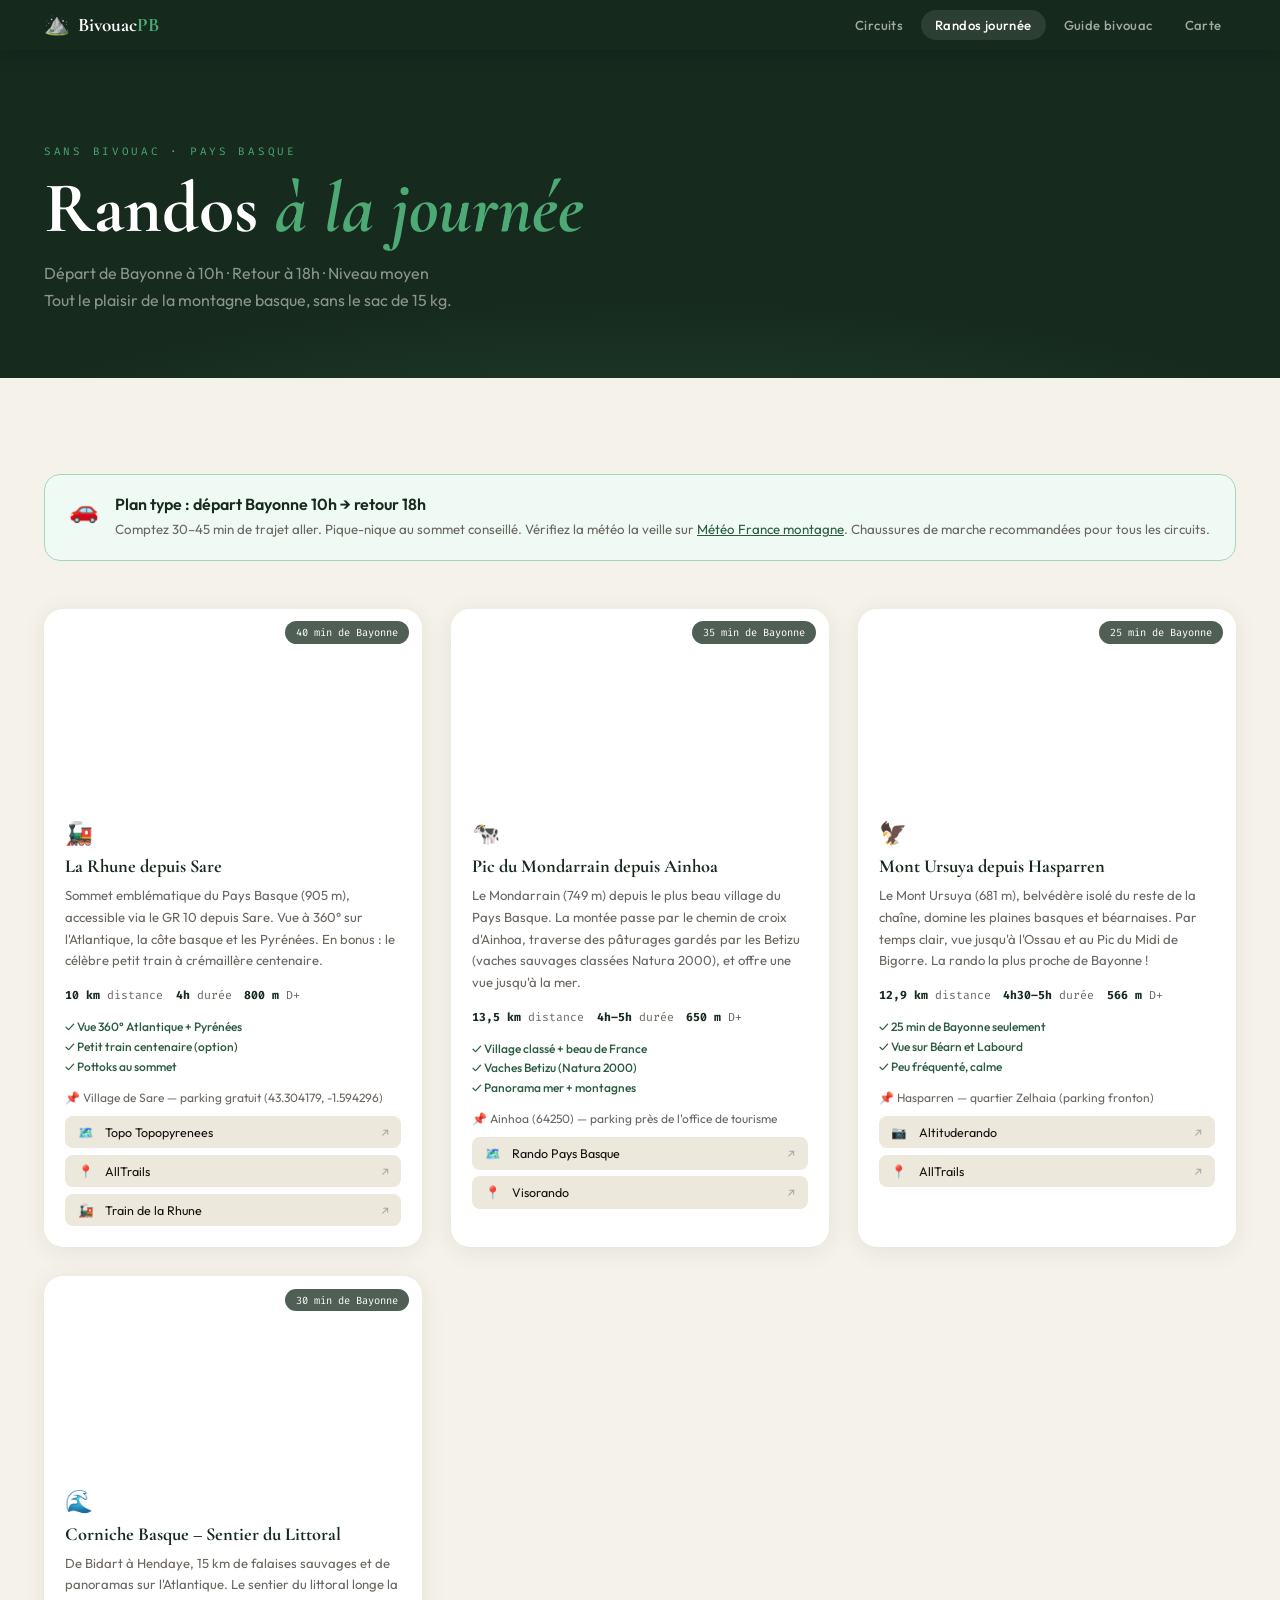
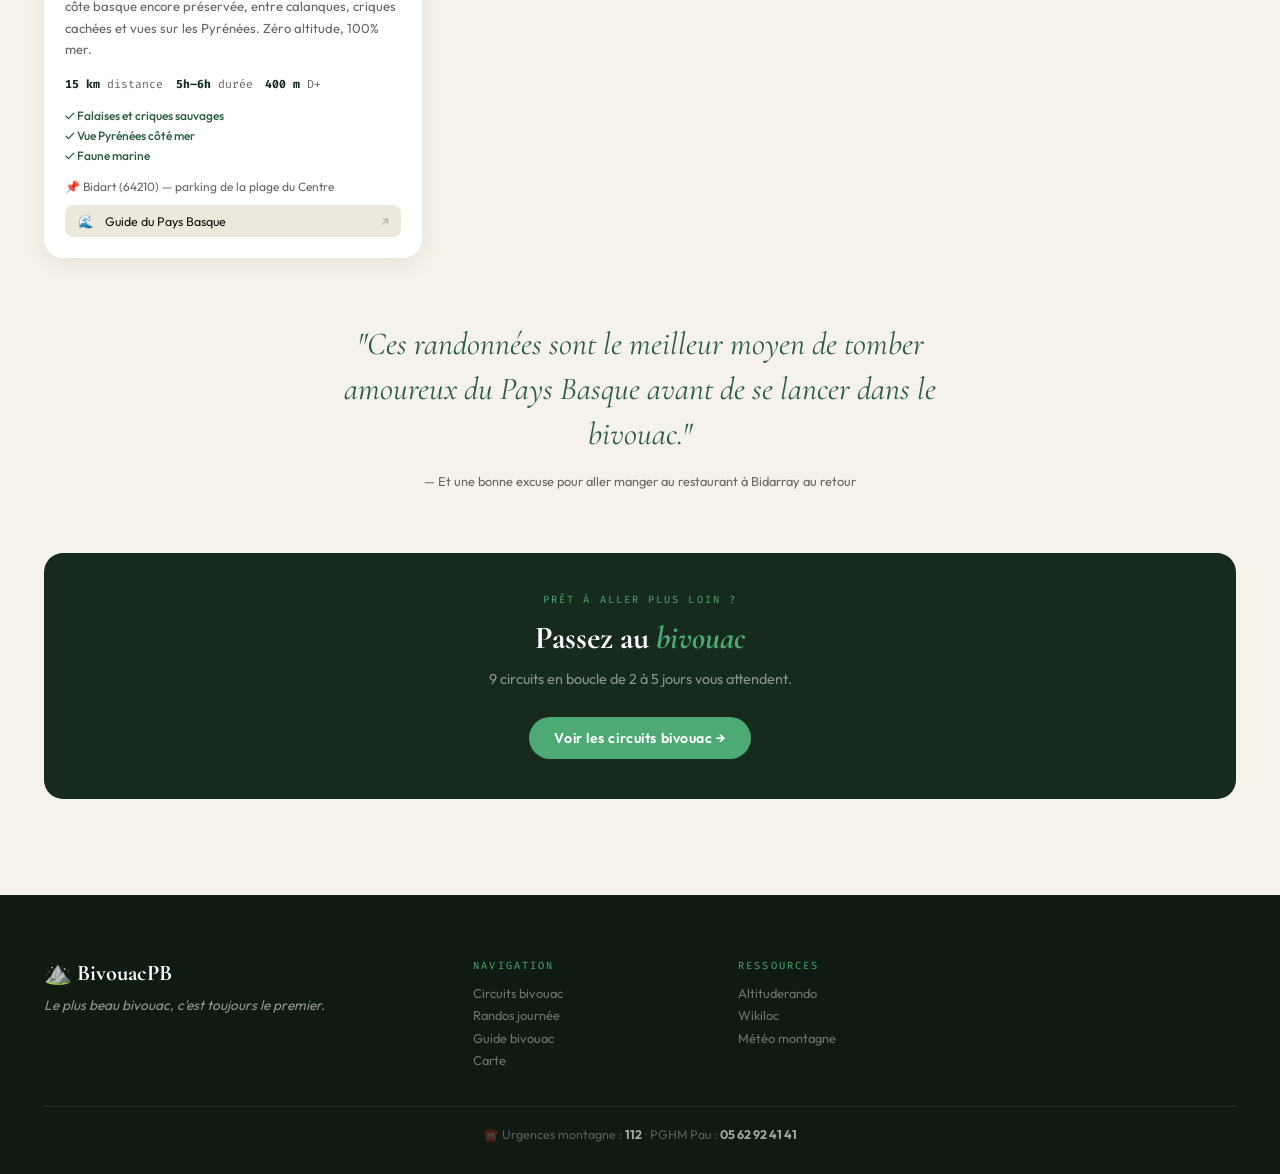
==== journee.html @ 0ebce35b "V2 - ajout randos" ====
<!DOCTYPE html>
<html lang="fr">
<head>
<meta charset="UTF-8">
<meta name="viewport" content="width=device-width, initial-scale=1.0">
<title>Randos à la journée – Bivouac PB</title>
<link rel="preconnect" href="https://fonts.googleapis.com">
<link href="https://fonts.googleapis.com/css2?family=Cormorant+Garamond:ital,wght@0,400;0,600;0,700;1,400;1,700&family=Outfit:wght@300;400;500;600&family=Fira+Code:wght@400;500&display=swap" rel="stylesheet">
<link rel="stylesheet" href="style.css">
</head>
<body>

<nav class="nav scrolled" id="nav">
  <div class="nav-inner">
    <a href="index.html" class="nav-logo">
      <span class="nav-logo-icon">⛰️</span>
      <span>Bivouac<em>PB</em></span>
    </a>
    <div class="nav-links">
      <a href="index.html">Circuits</a>
      <a href="journee.html" class="active">Randos journée</a>
      <a href="guide.html">Guide bivouac</a>
      <a href="carte.html">Carte</a>
    </div>
    <button class="nav-burger" id="navBurger" aria-label="Menu"><span></span><span></span><span></span></button>
  </div>
  <div class="nav-mobile" id="navMobile">
    <a href="index.html">Circuits</a>
    <a href="journee.html">Randos journée</a>
    <a href="guide.html">Guide bivouac</a>
    <a href="carte.html">Carte</a>
  </div>
</nav>

<header class="page-hero">
  <div class="container page-hero-content">
    <p class="page-hero-eyebrow">Sans bivouac · Pays Basque</p>
    <h1 class="page-hero-title">Randos <em>à la journée</em></h1>
    <p class="page-hero-sub">Départ de Bayonne à 10h · Retour à 18h · Niveau moyen<br>Tout le plaisir de la montagne basque, sans le sac de 15 kg.</p>
  </div>
</header>

<section class="section">
  <div class="container">

    <!-- Infobanner -->
    <div style="background:#f0faf4;border:1.5px solid #a8d5ba;border-radius:1rem;padding:1.2rem 1.5rem;margin-bottom:3rem;display:flex;gap:1rem;align-items:flex-start">
      <span style="font-size:1.5rem;flex-shrink:0">🚗</span>
      <div>
        <div style="font-weight:600;color:#162a1e;margin-bottom:.3rem">Plan type : départ Bayonne 10h → retour 18h</div>
        <div style="font-size:.83rem;color:#6b6560;line-height:1.6">Comptez 30–45 min de trajet aller. Pique-nique au sommet conseillé. Vérifiez la météo la veille sur <a href="https://meteofrance.com/meteo-montagne/pyrenees" target="_blank" style="color:#2a5c3f;text-decoration:underline">Météo France montagne</a>. Chaussures de marche recommandées pour tous les circuits.</div>
      </div>
    </div>

    <div class="journee-grid" id="journeeGrid"></div>

    <!-- Quote -->
    <div style="text-align:center;padding:4rem 0 2rem">
      <blockquote style="font-family:'Cormorant Garamond',serif;font-size:clamp(1.3rem,3vw,2rem);font-style:italic;color:#2a5c3f;max-width:600px;margin:0 auto;line-height:1.4">
        "Ces randonnées sont le meilleur moyen de tomber amoureux du Pays Basque avant de se lancer dans le bivouac."
      </blockquote>
      <p style="margin-top:1rem;font-size:.8rem;color:#6b6560">— Et une bonne excuse pour aller manger au restaurant à Bidarray au retour</p>
    </div>

    <!-- CTA vers bivouac -->
    <div style="background:var(--forest);border-radius:1.2rem;padding:2.5rem;text-align:center;margin-top:2rem">
      <p style="font-family:var(--font-mono);font-size:.65rem;letter-spacing:.2em;text-transform:uppercase;color:var(--sage);margin-bottom:.8rem">Prêt à aller plus loin ?</p>
      <h2 style="font-family:var(--font-serif);font-size:2rem;color:white;margin-bottom:.8rem">Passez au <em style="color:var(--sage);font-style:italic">bivouac</em></h2>
      <p style="color:rgba(255,255,255,.5);font-size:.9rem;margin-bottom:1.8rem">9 circuits en boucle de 2 à 5 jours vous attendent.</p>
      <a href="index.html" class="btn btn-primary">Voir les circuits bivouac →</a>
    </div>
  </div>
</section>

<footer class="footer">
  <div class="container">
    <div class="footer-inner">
      <div class="footer-brand">
        <div class="footer-logo">⛰️ BivouacPB</div>
        <p class="footer-tagline">Le plus beau bivouac, c'est toujours le premier.</p>
      </div>
      <div class="footer-links">
        <div class="footer-col">
          <div class="footer-col-title">Navigation</div>
          <a href="index.html">Circuits bivouac</a>
          <a href="journee.html">Randos journée</a>
          <a href="guide.html">Guide bivouac</a>
          <a href="carte.html">Carte</a>
        </div>
        <div class="footer-col">
          <div class="footer-col-title">Ressources</div>
          <a href="https://www.altituderando.com" target="_blank">Altituderando</a>
          <a href="https://fr.wikiloc.com" target="_blank">Wikiloc</a>
          <a href="https://meteofrance.com/meteo-montagne/pyrenees" target="_blank">Météo montagne</a>
        </div>
      </div>
    </div>
    <div class="footer-bottom">
      <span>☎️ Urgences montagne : <strong>112</strong> · PGHM Pau : <strong>05 62 92 41 41</strong></span>
    </div>
  </div>
</footer>

<script src="data.js"></script>
<script src="main.js"></script>
<script>
document.getElementById('navBurger').addEventListener('click',()=>{
  document.getElementById('navMobile').classList.toggle('open');
});

document.getElementById('journeeGrid').innerHTML = RANDOS_JOURNEE.map(r=>`
  <div class="jcard animate-in">
    <div class="jcard-img" style="background-image:url('${r.img}')">
      <div class="jcard-dist">${r.distanceBayonne}</div>
    </div>
    <div class="jcard-body">
      <div class="jcard-emoji">${r.emoji}</div>
      <h3 class="jcard-title">${r.title}</h3>
      <p class="jcard-desc">${r.description}</p>
      <div class="jcard-meta">
        <span class="jmeta"><strong>${r.distance}</strong> distance</span>
        <span class="jmeta"><strong>${r.duree}</strong> durée</span>
        <span class="jmeta"><strong>${r.denivelé}</strong> D+</span>
      </div>
      <div class="jcard-highlights">
        ${r.highlights.map(h=>`<span class="highlight">✓ ${h}</span>`).join('')}
      </div>
      <div style="font-size:.75rem;color:#6b6560;margin-bottom:.7rem">📌 ${r.depart}</div>
      <div class="jcard-links">
        ${r.links.map(l=>`
          <a class="jcard-link" href="${l.url}" target="_blank" rel="noopener">
            <span>${l.icon}</span>
            <span>${l.label}</span>
            <span style="margin-left:auto;color:#aaa">↗</span>
          </a>
        `).join('')}
      </div>
    </div>
  </div>
`).join('');
</script>
</body>
</html>
---- style.css ----
/* ═══════════════════════════════════════════════════════════
   BIVOUAC PYRÉNÉES — Global Stylesheet
   ═══════════════════════════════════════════════════════════ */

:root {
  --forest:  #162a1e;
  --moss:    #2a5c3f;
  --sage:    #4daa74;
  --mist:    #a8d5ba;
  --cream:   #f5f2ea;
  --parchment: #ede8dc;
  --sand:    #d4a853;
  --rust:    #b85c2a;
  --snow:    #ffffff;
  --ink:     #18120e;
  --rock:    #6b6560;
  --red:     #9b2222;
  --light-red: #fdf0f0;

  --font-serif: 'Cormorant Garamond', Georgia, serif;
  --font-sans:  'Outfit', sans-serif;
  --font-mono:  'Fira Code', monospace;

  --radius: .75rem;
  --shadow: 0 4px 24px rgba(22,42,30,.08);
  --shadow-lg: 0 12px 48px rgba(22,42,30,.14);
  --transition: .25s cubic-bezier(.4,0,.2,1);
}

*, *::before, *::after { margin:0; padding:0; box-sizing:border-box; }
html { scroll-behavior:smooth; }

body {
  font-family: var(--font-sans);
  background: var(--cream);
  color: var(--ink);
  overflow-x: hidden;
  -webkit-font-smoothing: antialiased;
}

img { max-width:100%; height:auto; display:block; }
a { color:inherit; text-decoration:none; }
button { font-family:inherit; cursor:pointer; border:none; background:none; }

/* ── Typography ── */
.italic { font-style:italic; }

/* ── Container ── */
.container { max-width:1240px; margin:0 auto; padding:0 1.5rem; }

/* ── NAVIGATION ── */
.nav {
  position: fixed; top:0; left:0; right:0; z-index:100;
  padding: .6rem 0;
  transition: background var(--transition), box-shadow var(--transition);
}
.nav.scrolled {
  background: rgba(22,42,30,.96);
  backdrop-filter: blur(12px);
  box-shadow: 0 2px 20px rgba(0,0,0,.2);
}
.nav-inner {
  max-width:1240px; margin:0 auto; padding:0 1.5rem;
  display:flex; align-items:center; justify-content:space-between; gap:1rem;
}
.nav-logo {
  display:flex; align-items:center; gap:.5rem;
  font-family:var(--font-serif); font-size:1.2rem; font-weight:700; color:white;
}
.nav-logo-icon { font-size:1.3rem; }
.nav-logo em { font-style:normal; color:var(--sage); }
.nav-links {
  display:flex; gap:.2rem;
}
.nav-links a {
  color:rgba(255,255,255,.6); font-size:.82rem; font-weight:500;
  padding:.45rem .9rem; border-radius:2rem;
  transition:all var(--transition); letter-spacing:.03em;
}
.nav-links a:hover, .nav-links a.active {
  color:white; background:rgba(255,255,255,.1);
}
.nav-burger {
  display:none; flex-direction:column; gap:5px; padding:.4rem;
}
.nav-burger span {
  display:block; width:22px; height:2px; background:white; border-radius:2px;
  transition: all var(--transition);
}
.nav-mobile {
  display:none; flex-direction:column; padding:.5rem 1.5rem 1rem;
  background:rgba(22,42,30,.97);
}
.nav-mobile.open { display:flex; }
.nav-mobile a {
  color:rgba(255,255,255,.7); padding:.8rem 0; border-bottom:1px solid rgba(255,255,255,.08);
  font-size:.95rem;
}

/* ── HERO ── */
.hero {
  position:relative; min-height:100vh;
  display:flex; flex-direction:column;
  align-items:center; justify-content:center;
  background: var(--forest);
  overflow:hidden;
}
.hero-noise {
  position:absolute; inset:0; pointer-events:none;
  background-image: url("data:image/svg+xml,%3Csvg viewBox='0 0 256 256' xmlns='http://www.w3.org/2000/svg'%3E%3Cfilter id='noise'%3E%3CfeTurbulence type='fractalNoise' baseFrequency='.9' numOctaves='4' stitchTiles='stitch'/%3E%3C/filter%3E%3Crect width='100%25' height='100%25' filter='url(%23noise)' opacity='.04'/%3E%3C/svg%3E");
  opacity:.6;
}
.hero-canvas { position:absolute; inset:0; width:100%; height:100%; pointer-events:none; }
.hero-content {
  position:relative; z-index:2; text-align:center; padding:0 1.5rem;
  animation: fadeUp .9s cubic-bezier(.16,1,.3,1) both;
}
@keyframes fadeUp {
  from { opacity:0; transform:translateY(28px); }
  to   { opacity:1; transform:translateY(0); }
}
.hero-eyebrow {
  font-family:var(--font-mono); font-size:.7rem; letter-spacing:.25em;
  text-transform:uppercase; color:var(--sage); margin-bottom:1.2rem;
}
.hero-title {
  font-family:var(--font-serif); font-size:clamp(4rem,11vw,8.5rem);
  font-weight:700; line-height:.9; color:white;
  text-shadow:0 4px 60px rgba(0,0,0,.4);
}
.hero-title-line { display:block; }
.hero-title .italic { color:var(--sage); }
.hero-desc {
  margin-top:1.8rem; font-size:1rem; color:rgba(255,255,255,.5);
  line-height:1.7; letter-spacing:.02em;
}
.hero-cta { display:flex; gap:1rem; justify-content:center; flex-wrap:wrap; margin-top:2.5rem; }
.hero-stats {
  position:absolute; bottom:2rem; left:50%; transform:translateX(-50%);
  display:flex; align-items:center; gap:2rem;
  background:rgba(255,255,255,.06); backdrop-filter:blur(8px);
  border:1px solid rgba(255,255,255,.1); border-radius:2rem;
  padding:.8rem 2.2rem; z-index:2;
}
.hero-stat { text-align:center; }
.stat-num { display:block; font-family:var(--font-serif); font-size:1.5rem; font-weight:700; color:white; }
.stat-lbl { display:block; font-size:.65rem; letter-spacing:.1em; text-transform:uppercase; color:rgba(255,255,255,.4); margin-top:.1rem; }
.hero-stat-sep { width:1px; height:2rem; background:rgba(255,255,255,.15); }
.hero-scroll-hint {
  position:absolute; bottom:6rem; left:50%; transform:translateX(-50%);
  display:flex; flex-direction:column; align-items:center; gap:.5rem;
  z-index:2; animation:bounce 2s ease-in-out infinite;
}
@keyframes bounce { 0%,100%{transform:translateX(-50%) translateY(0)} 50%{transform:translateX(-50%) translateY(8px)} }
.scroll-line { width:1px; height:40px; background:linear-gradient(to bottom,transparent,rgba(255,255,255,.4)); }
.hero-scroll-hint span { font-family:var(--font-mono); font-size:.6rem; letter-spacing:.2em; color:rgba(255,255,255,.35); text-transform:uppercase; }

/* ── BUTTONS ── */
.btn {
  display:inline-flex; align-items:center; gap:.5rem;
  padding:.75rem 1.6rem; border-radius:2rem;
  font-size:.88rem; font-weight:600; letter-spacing:.04em;
  transition:all var(--transition);
}
.btn-primary { background:var(--sage); color:white; }
.btn-primary:hover { background:#3d9460; transform:translateY(-2px); box-shadow:0 8px 24px rgba(77,170,116,.35); }
.btn-ghost { background:rgba(255,255,255,.1); color:white; border:1px solid rgba(255,255,255,.2); backdrop-filter:blur(4px); }
.btn-ghost:hover { background:rgba(255,255,255,.18); border-color:rgba(255,255,255,.4); }

/* ── SECTIONS ── */
.section { padding:6rem 0; }
.section-alt { background:var(--parchment); }
.section-header { margin-bottom:3rem; }
.section-eyebrow {
  font-family:var(--font-mono); font-size:.68rem; letter-spacing:.25em;
  text-transform:uppercase; color:var(--moss); margin-bottom:.7rem;
}
.section-title {
  font-family:var(--font-serif); font-size:clamp(2.2rem,5vw,3.8rem);
  font-weight:700; line-height:1.05; color:var(--forest);
}
.section-title em { font-style:italic; color:var(--moss); }

/* ── FILTERS ── */
.filters {
  display:flex; flex-wrap:wrap; gap:.5rem; align-items:center;
  margin-bottom:2.5rem;
}
.filter {
  padding:.45rem 1.1rem; border-radius:2rem; font-size:.8rem; font-weight:500;
  border:1.5px solid #d0cbbf; background:white; color:var(--rock);
  transition:all var(--transition); cursor:pointer;
}
.filter:hover { border-color:var(--sage); color:var(--moss); }
.filter.active { background:var(--forest); border-color:var(--forest); color:white; }
.filter-count { font-size:.7rem; opacity:.6; margin-left:.2rem; }
.filter-sep { color:#d0cbbf; font-size:.9rem; }

/* ── CARDS GRID ── */
.cards-grid {
  display:grid; grid-template-columns:repeat(auto-fill,minmax(360px,1fr));
  gap:1.8rem;
}
.card {
  background:white; border-radius:1.2rem; overflow:hidden;
  box-shadow:var(--shadow); transition:transform var(--transition), box-shadow var(--transition);
  cursor:pointer; display:flex; flex-direction:column;
}
.card:hover { transform:translateY(-5px); box-shadow:var(--shadow-lg); }
.card-img { position:relative; height:210px; overflow:hidden; flex-shrink:0; }
.card-img-inner {
  width:100%; height:100%; background-size:cover; background-position:center;
  transition:transform .5s ease;
}
.card:hover .card-img-inner { transform:scale(1.05); }
.card-img-gradient {
  position:absolute; inset:0;
  background:linear-gradient(to bottom,transparent 40%,rgba(22,42,30,.6));
}
.card-badges { position:absolute; top:.9rem; left:.9rem; display:flex; gap:.4rem; }
.badge {
  font-size:.68rem; font-weight:600; padding:.28rem .7rem; border-radius:2rem;
  border:1px solid transparent; letter-spacing:.04em;
}
.badge-days { background:rgba(0,0,0,.35); color:rgba(255,255,255,.9); border-color:rgba(255,255,255,.2); font-family:var(--font-mono); }
.card-zone { position:absolute; bottom:.9rem; left:.9rem; font-family:var(--font-mono); font-size:.62rem; letter-spacing:.08em; color:rgba(255,255,255,.85); }
.card-body { padding:1.4rem; flex:1; display:flex; flex-direction:column; gap:.5rem; }
.card-emoji { font-size:1.5rem; }
.card-title { font-family:var(--font-serif); font-size:1.3rem; font-weight:700; color:var(--forest); line-height:1.2; }
.card-desc { font-size:.83rem; color:var(--rock); line-height:1.6; }
.card-highlights { display:flex; flex-direction:column; gap:.25rem; margin-top:.3rem; }
.highlight { font-size:.75rem; color:var(--moss); font-weight:500; }
.card-stats {
  display:flex; gap:1rem; padding-top:.9rem; border-top:1px solid #ede8dc;
  margin-top:auto;
}
.cstat { display:flex; flex-direction:column; }
.cstat-v { font-family:var(--font-mono); font-size:.82rem; font-weight:600; color:var(--forest); }
.cstat-k { font-size:.62rem; text-transform:uppercase; letter-spacing:.08em; color:var(--rock); }
.card-footer { display:flex; align-items:center; justify-content:space-between; margin-top:.5rem; }
.card-region { font-size:.72rem; color:var(--rock); }
.card-cta { font-size:.8rem; font-weight:600; color:var(--moss); }

/* ── ANIMATE IN ── */
.animate-in { animation:fadeUp .5s cubic-bezier(.16,1,.3,1) both; }

/* ── TEASER BAND ── */
.teaser-band { background:var(--forest); padding:5rem 0; }
.teaser-inner { display:grid; grid-template-columns:1fr 1fr; gap:4rem; align-items:center; }
.teaser-cards { display:grid; grid-template-columns:repeat(3,1fr); gap:.8rem; }
.teaser-mini-card {
  position:relative; aspect-ratio:3/4; border-radius:.9rem; overflow:hidden;
  background-size:cover; background-position:center;
  transition:transform var(--transition);
}
.teaser-mini-card:hover { transform:scale(1.03); }
.tmc-overlay { position:absolute; inset:0; background:linear-gradient(to bottom,transparent 30%,rgba(22,42,30,.85)); }
.tmc-body { position:absolute; bottom:.8rem; left:.8rem; right:.8rem; }
.tmc-emoji { display:block; font-size:1.2rem; }
.tmc-title { display:block; font-family:var(--font-serif); font-size:.95rem; font-weight:700; color:white; margin-top:.1rem; }
.tmc-meta { display:block; font-size:.68rem; color:rgba(255,255,255,.55); font-family:var(--font-mono); margin-top:.1rem; }

/* ── BIVO CTA GRID ── */
.bivo-cta-grid { display:grid; grid-template-columns:repeat(2,1fr); gap:1.2rem; }
.bivo-cta-card {
  display:flex; align-items:center; gap:1.2rem;
  padding:1.4rem 1.6rem; background:white; border-radius:1rem;
  border:1.5px solid #e0dbd0; transition:all var(--transition);
}
.bivo-cta-card:hover { border-color:var(--sage); transform:translateY(-2px); box-shadow:var(--shadow); }
.bivo-cta-red { border-color:#f5d0d0; }
.bivo-cta-red:hover { border-color:var(--red); }
.bcta-icon { font-size:2rem; flex-shrink:0; }
.bcta-body { flex:1; }
.bcta-title { font-family:var(--font-serif); font-size:1.05rem; font-weight:700; color:var(--forest); }
.bcta-sub { font-size:.78rem; color:var(--rock); margin-top:.2rem; line-height:1.5; }
.bcta-arrow { font-size:1.2rem; color:var(--rock); flex-shrink:0; }
.bivo-cta-card:hover .bcta-arrow { color:var(--moss); }

/* ── MODAL ── */
.modal-overlay {
  position:fixed; inset:0; z-index:200;
  background:rgba(15,25,18,.8); backdrop-filter:blur(6px);
  display:flex; align-items:flex-start; justify-content:center;
  padding:2rem 1rem; overflow-y:auto;
  opacity:0; pointer-events:none; transition:opacity .3s;
}
.modal-overlay.open { opacity:1; pointer-events:all; }
.modal {
  position:relative; background:var(--cream); border-radius:1.4rem;
  max-width:860px; width:100%; overflow:hidden;
  box-shadow:0 30px 100px rgba(0,0,0,.4);
  transform:translateY(30px); transition:transform .4s cubic-bezier(.16,1,.3,1);
}
.modal-overlay.open .modal { transform:translateY(0); }
.modal-hero-img {
  height:280px; background-size:cover; background-position:center;
}
.modal-hero-overlay {
  position:absolute; top:0; left:0; right:0; height:280px;
  background:linear-gradient(to bottom,rgba(22,42,30,.2) 30%,rgba(22,42,30,.92));
}
.modal-hero-content {
  position:absolute; top:160px; left:2rem; right:2rem;
}
.modal-level { font-size:.78rem; font-weight:600; margin-bottom:.4rem; font-family:var(--font-mono); letter-spacing:.1em; text-transform:uppercase; }
.modal-title { font-family:var(--font-serif); font-size:clamp(1.6rem,4vw,2.2rem); font-weight:700; color:white; line-height:1.1; }
.modal-region { color:rgba(255,255,255,.6); font-size:.82rem; margin-top:.3rem; }
.modal-close {
  position:absolute; top:1rem; right:1rem; z-index:5;
  width:2.2rem; height:2.2rem; border-radius:50%;
  background:rgba(0,0,0,.5); color:white; font-size:1rem;
  display:flex; align-items:center; justify-content:center;
  transition:background var(--transition);
}
.modal-close:hover { background:rgba(0,0,0,.8); }
.modal-body { padding:2rem; }
.modal-stats { display:flex; gap:1rem; flex-wrap:wrap; margin-bottom:1.5rem; }
.mstat {
  flex:1; min-width:90px; background:var(--parchment);
  border-radius:.7rem; padding:.8rem 1rem; text-align:center;
}
.mstat-i { display:block; font-size:1.2rem; }
.mstat-v { display:block; font-family:var(--font-mono); font-size:.9rem; font-weight:600; color:var(--forest); margin-top:.2rem; }
.mstat-k { display:block; font-size:.62rem; text-transform:uppercase; letter-spacing:.08em; color:var(--rock); }
.modal-desc { font-size:.9rem; color:var(--rock); line-height:1.75; margin-bottom:1.5rem; }
.modal-section { margin-bottom:1.8rem; }
.msec-title { font-family:var(--font-mono); font-size:.65rem; letter-spacing:.2em; text-transform:uppercase; color:var(--moss); padding-bottom:.6rem; border-bottom:1px solid #ddd6c8; margin-bottom:1rem; }
.info-rows { display:flex; flex-direction:column; gap:.4rem; }
.info-row { display:grid; grid-template-columns:160px 1fr; gap:.5rem; font-size:.83rem; }
.ir-label { font-weight:600; color:var(--rock); }
.ir-val { color:var(--ink); }
.etapes { display:flex; flex-direction:column; gap:.7rem; }
.etape { display:flex; gap:1rem; padding:.9rem; background:white; border-radius:.7rem; border:1px solid #e8e2d8; }
.etape-jour { width:2rem; height:2rem; background:var(--forest); color:white; border-radius:.4rem; display:flex; align-items:center; justify-content:center; font-family:var(--font-mono); font-size:.72rem; font-weight:600; flex-shrink:0; }
.etape-body { flex:1; }
.etape-troncon { font-size:.85rem; font-weight:500; color:var(--ink); margin-bottom:.3rem; line-height:1.4; }
.etape-meta { font-family:var(--font-mono); font-size:.72rem; color:var(--rock); }
.em-dist { color:var(--forest); font-weight:600; }
.etape-bivouac { font-size:.75rem; color:var(--moss); margin-top:.3rem; }
.tips { list-style:none; display:flex; flex-direction:column; gap:.5rem; }
.tips li { padding:.65rem .9rem; background:white; border-left:3px solid var(--sage); border-radius:0 .5rem .5rem 0; font-size:.83rem; line-height:1.6; color:var(--rock); }
.modal-links { display:flex; flex-direction:column; gap:.5rem; }
.mlink { display:flex; align-items:center; gap:.9rem; padding:.7rem .9rem; background:white; border:1px solid #e0d8cc; border-radius:.6rem; transition:all var(--transition); }
.mlink:hover { border-color:var(--sage); background:#f0faf4; }
.mlink-icon { font-size:1.1rem; flex-shrink:0; }
.mlink-label { font-size:.83rem; font-weight:600; color:var(--forest); }
.mlink-note { font-size:.72rem; color:var(--rock); margin-top:.1rem; }
.mlink-arrow { margin-left:auto; color:var(--rock); font-size:.9rem; }

/* ── FOOTER ── */
.footer { background:#0f1a12; padding:4rem 0 2rem; }
.footer-inner { display:grid; grid-template-columns:1fr 2fr; gap:3rem; margin-bottom:2rem; }
.footer-logo { font-family:var(--font-serif); font-size:1.4rem; color:white; font-weight:700; margin-bottom:.6rem; }
.footer-tagline { font-size:.85rem; color:rgba(255,255,255,.55); font-style:italic; }
.footer-sub { font-size:.75rem; color:rgba(255,255,255,.3); margin-top:.3rem; }
.footer-links { display:grid; grid-template-columns:repeat(3,1fr); gap:2rem; }
.footer-col-title { font-family:var(--font-mono); font-size:.65rem; letter-spacing:.2em; text-transform:uppercase; color:var(--sage); margin-bottom:.8rem; }
.footer-col a { display:block; font-size:.8rem; color:rgba(255,255,255,.4); margin-bottom:.4rem; transition:color var(--transition); }
.footer-col a:hover { color:rgba(255,255,255,.8); }
.footer-bottom { border-top:1px solid rgba(255,255,255,.08); padding-top:1.2rem; font-size:.78rem; color:rgba(255,255,255,.3); text-align:center; }
.footer-bottom strong { color:rgba(255,255,255,.6); }

/* ── PAGE HERO (inner pages) ── */
.page-hero {
  background:var(--forest); padding:9rem 0 4rem;
  position:relative; overflow:hidden;
}
.page-hero::after {
  content:''; position:absolute; inset:0;
  background:radial-gradient(ellipse 80% 60% at 50% 120%,rgba(77,170,116,.15) 0%,transparent 70%);
}
.page-hero-content { position:relative; z-index:1; }
.page-hero-eyebrow { font-family:var(--font-mono); font-size:.68rem; letter-spacing:.25em; text-transform:uppercase; color:var(--sage); margin-bottom:.8rem; }
.page-hero-title { font-family:var(--font-serif); font-size:clamp(2.5rem,6vw,4.5rem); font-weight:700; color:white; line-height:1; }
.page-hero-title em { font-style:italic; color:var(--sage); }
.page-hero-sub { font-size:1rem; color:rgba(255,255,255,.5); margin-top:1rem; line-height:1.7; }

/* ── GUIDE PAGE ── */
.guide-grid { display:grid; grid-template-columns:repeat(auto-fill,minmax(280px,1fr)); gap:1.2rem; margin-top:2.5rem; }
.guide-card {
  background:white; border-radius:1rem; padding:1.5rem;
  box-shadow:var(--shadow); border-top:3px solid var(--sage);
}
.guide-card-icon { font-size:2rem; margin-bottom:.8rem; }
.guide-card-title { font-family:var(--font-serif); font-size:1.05rem; font-weight:700; color:var(--forest); margin-bottom:.5rem; }
.guide-card-text { font-size:.82rem; color:var(--rock); line-height:1.7; }

.materiel-table { width:100%; border-collapse:collapse; margin-top:1.5rem; background:white; border-radius:1rem; overflow:hidden; box-shadow:var(--shadow); }
.materiel-table th { background:var(--forest); color:white; padding:.75rem 1rem; text-align:left; font-family:var(--font-mono); font-size:.65rem; letter-spacing:.12em; text-transform:uppercase; font-weight:500; }
.materiel-table td { padding:.75rem 1rem; border-bottom:1px solid #f0ebe0; font-size:.83rem; vertical-align:middle; }
.materiel-table tr:last-child td { border-bottom:none; }
.materiel-table tr:nth-child(even) td { background:#faf7f0; }
.prio-tag {
  display:inline-block; padding:.2rem .6rem; border-radius:2rem; font-size:.66rem; font-weight:600; letter-spacing:.05em;
}
.prio-rouge { background:#fde8e8; color:#c0392b; }
.prio-orange { background:#fdf0e0; color:#b85c2a; }
.prio-jaune { background:#fdf8dc; color:#8a6d00; }

/* ── URGENCES ── */
.urgences-band { background:linear-gradient(135deg,#7f1d1d,#991b1b); padding:3rem 0; }
.urgences-inner { display:grid; grid-template-columns:1fr auto; gap:3rem; align-items:center; }
.urgences-title { font-family:var(--font-serif); font-size:1.8rem; font-weight:700; color:white; }
.urgences-sub { font-size:.85rem; color:rgba(255,255,255,.6); margin-top:.5rem; line-height:1.6; }
.urgences-nums { display:flex; flex-direction:column; gap:.6rem; }
.urg-card { background:rgba(255,255,255,.1); border-radius:.7rem; padding:.8rem 1.3rem; }
.urg-label { font-size:.72rem; color:rgba(255,255,255,.5); font-family:var(--font-mono); letter-spacing:.08em; }
.urg-num { font-family:var(--font-mono); font-size:1.1rem; font-weight:600; color:white; margin-top:.1rem; }
.urg-note { font-size:.68rem; color:rgba(255,255,255,.35); }

/* ── JOURNEE PAGE ── */
.journee-grid { display:grid; grid-template-columns:repeat(auto-fill,minmax(280px,1fr)); gap:1.8rem; }
.jcard {
  background:white; border-radius:1.2rem; overflow:hidden;
  box-shadow:var(--shadow); transition:all var(--transition); cursor:default;
}
.jcard:hover { transform:translateY(-4px); box-shadow:var(--shadow-lg); }
.jcard-img { height:190px; background-size:cover; background-position:center; position:relative; }
.jcard-dist { position:absolute; top:.8rem; right:.8rem; background:rgba(22,42,30,.75); color:white; font-family:var(--font-mono); font-size:.65rem; padding:.3rem .7rem; border-radius:2rem; }
.jcard-body { padding:1.3rem; }
.jcard-emoji { font-size:1.4rem; margin-bottom:.5rem; }
.jcard-title { font-family:var(--font-serif); font-size:1.15rem; font-weight:700; color:var(--forest); margin-bottom:.5rem; }
.jcard-desc { font-size:.82rem; color:var(--rock); line-height:1.65; margin-bottom:1rem; }
.jcard-meta { display:flex; gap:.8rem; flex-wrap:wrap; margin-bottom:1rem; }
.jmeta { font-family:var(--font-mono); font-size:.72rem; color:var(--rock); }
.jmeta strong { color:var(--forest); }
.jcard-highlights { display:flex; flex-direction:column; gap:.3rem; margin-bottom:1rem; }
.jcard-links { display:flex; flex-direction:column; gap:.4rem; }
.jcard-link {
  display:flex; align-items:center; gap:.7rem;
  padding:.55rem .8rem; background:var(--parchment); border-radius:.5rem;
  font-size:.78rem; color:var(--ink); transition:all var(--transition);
}
.jcard-link:hover { background:var(--mist); color:var(--forest); }

/* ── CARTE PAGE ── */
.carte-container { height:70vh; min-height:450px; border-radius:1.2rem; overflow:hidden; box-shadow:var(--shadow-lg); background:#e8ede0; position:relative; }
.carte-placeholder {
  width:100%; height:100%; display:flex; flex-direction:column;
  align-items:center; justify-content:center; text-align:center;
  background:linear-gradient(135deg,#dce8e0 0%,#c8ddd0 100%);
  padding:2rem;
}
.carte-placeholder p { font-size:.9rem; color:var(--rock); margin-top:.5rem; }
.carte-legend { margin-top:2rem; }
.carte-legend-title { font-family:var(--font-mono); font-size:.65rem; letter-spacing:.2em; text-transform:uppercase; color:var(--moss); margin-bottom:1rem; }
.carte-points { display:grid; grid-template-columns:repeat(auto-fill,minmax(250px,1fr)); gap:.8rem; margin-top:1.5rem; }
.carte-point {
  display:flex; align-items:center; gap:.8rem;
  padding:.8rem 1rem; background:white; border-radius:.7rem;
  box-shadow:var(--shadow); font-size:.82rem;
}
.cp-dot { width:.8rem; height:.8rem; border-radius:50%; flex-shrink:0; }
.cp-dot-py { background:var(--sand); }
.cp-dot-pb { background:var(--sage); }
.cp-body { flex:1; }
.cp-name { font-weight:600; color:var(--forest); }
.cp-info { font-size:.72rem; color:var(--rock); }

/* ── RESPONSIVE ── */
@media (max-width:900px) {
  .teaser-inner { grid-template-columns:1fr; gap:2rem; }
  .footer-inner { grid-template-columns:1fr; gap:2rem; }
  .footer-links { grid-template-columns:repeat(2,1fr); }
  .bivo-cta-grid { grid-template-columns:1fr; }
  .urgences-inner { grid-template-columns:1fr; }
  .info-row { grid-template-columns:140px 1fr; }
}
@media (max-width:680px) {
  .nav-links { display:none; }
  .nav-burger { display:flex; }
  .hero-stats { gap:1rem; padding:.7rem 1.4rem; }
  .cards-grid { grid-template-columns:1fr; }
  .teaser-cards { grid-template-columns:repeat(3,1fr); }
  .footer-links { grid-template-columns:1fr; }
  .modal-body { padding:1.3rem; }
  .info-row { grid-template-columns:1fr; }
  .ir-label { color:var(--moss); margin-bottom:0; }
  .guide-grid { grid-template-columns:1fr; }
  .journee-grid { grid-template-columns:1fr; }
}
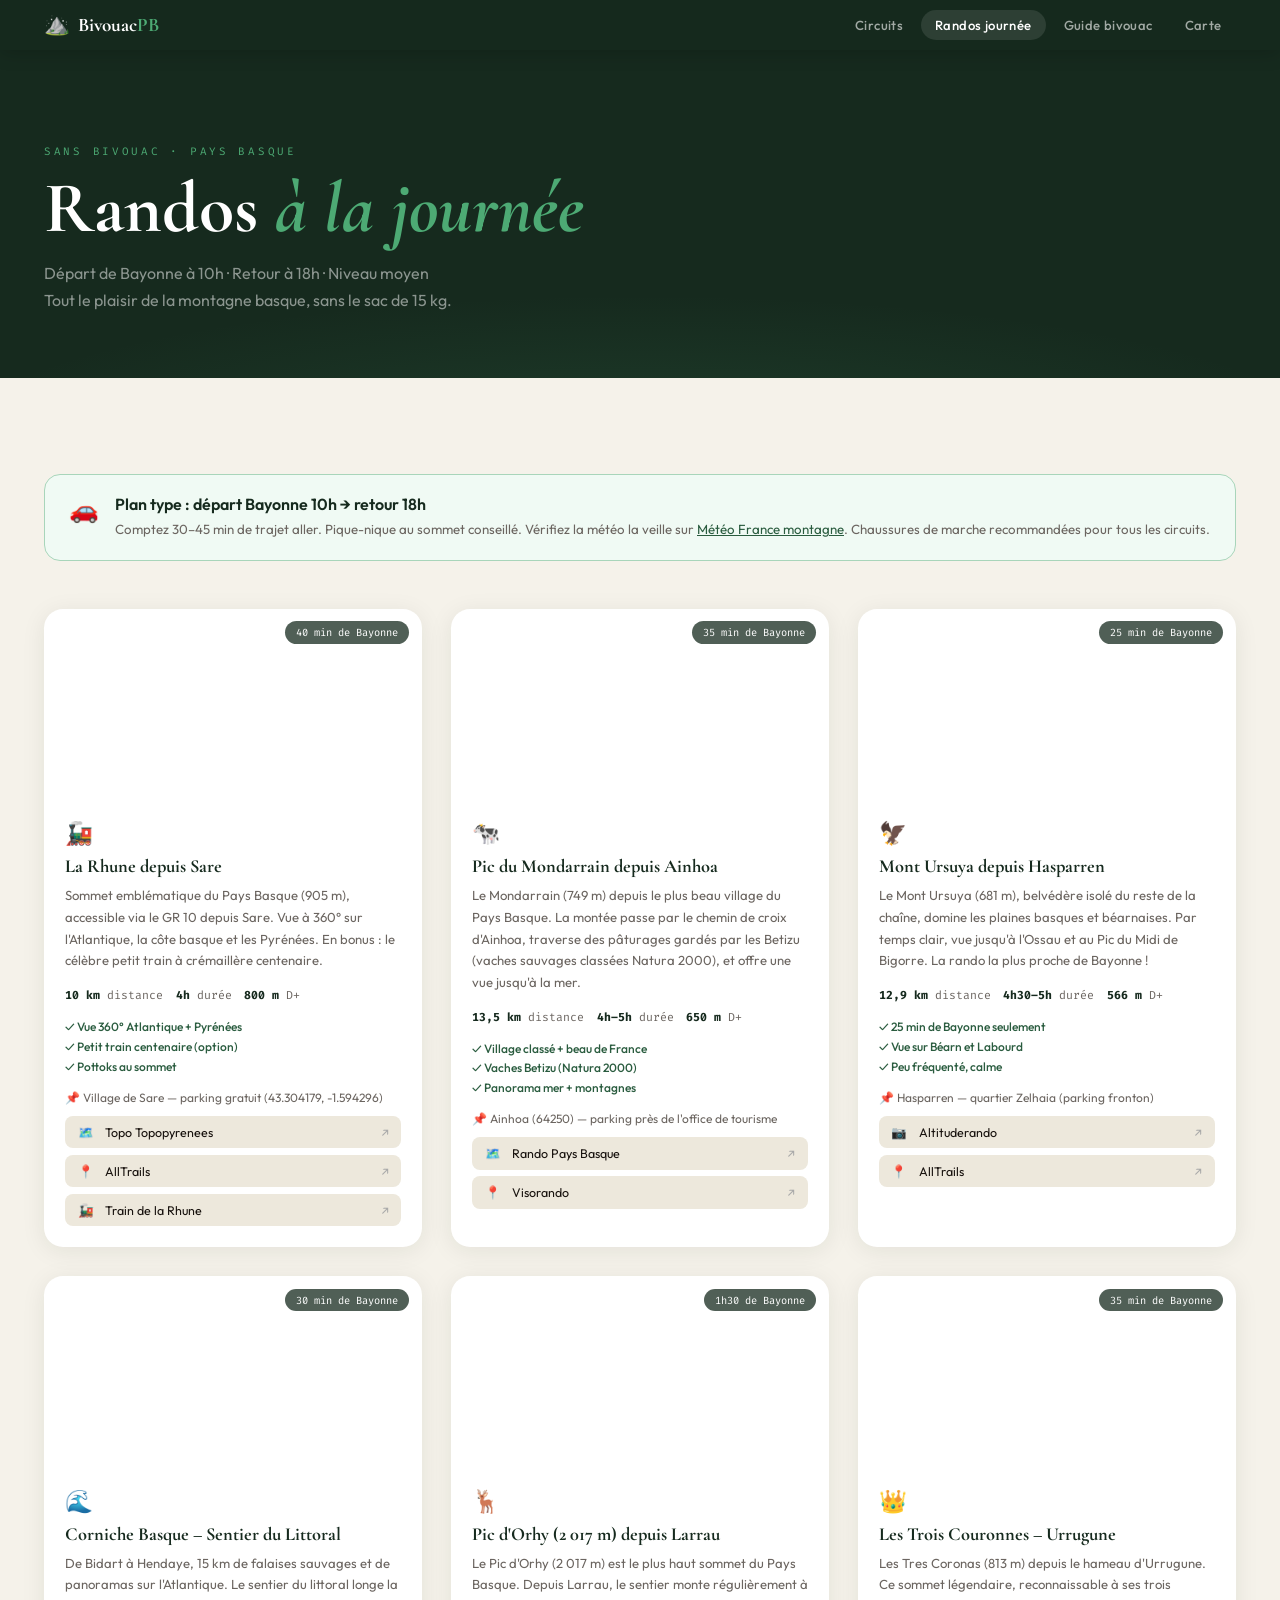
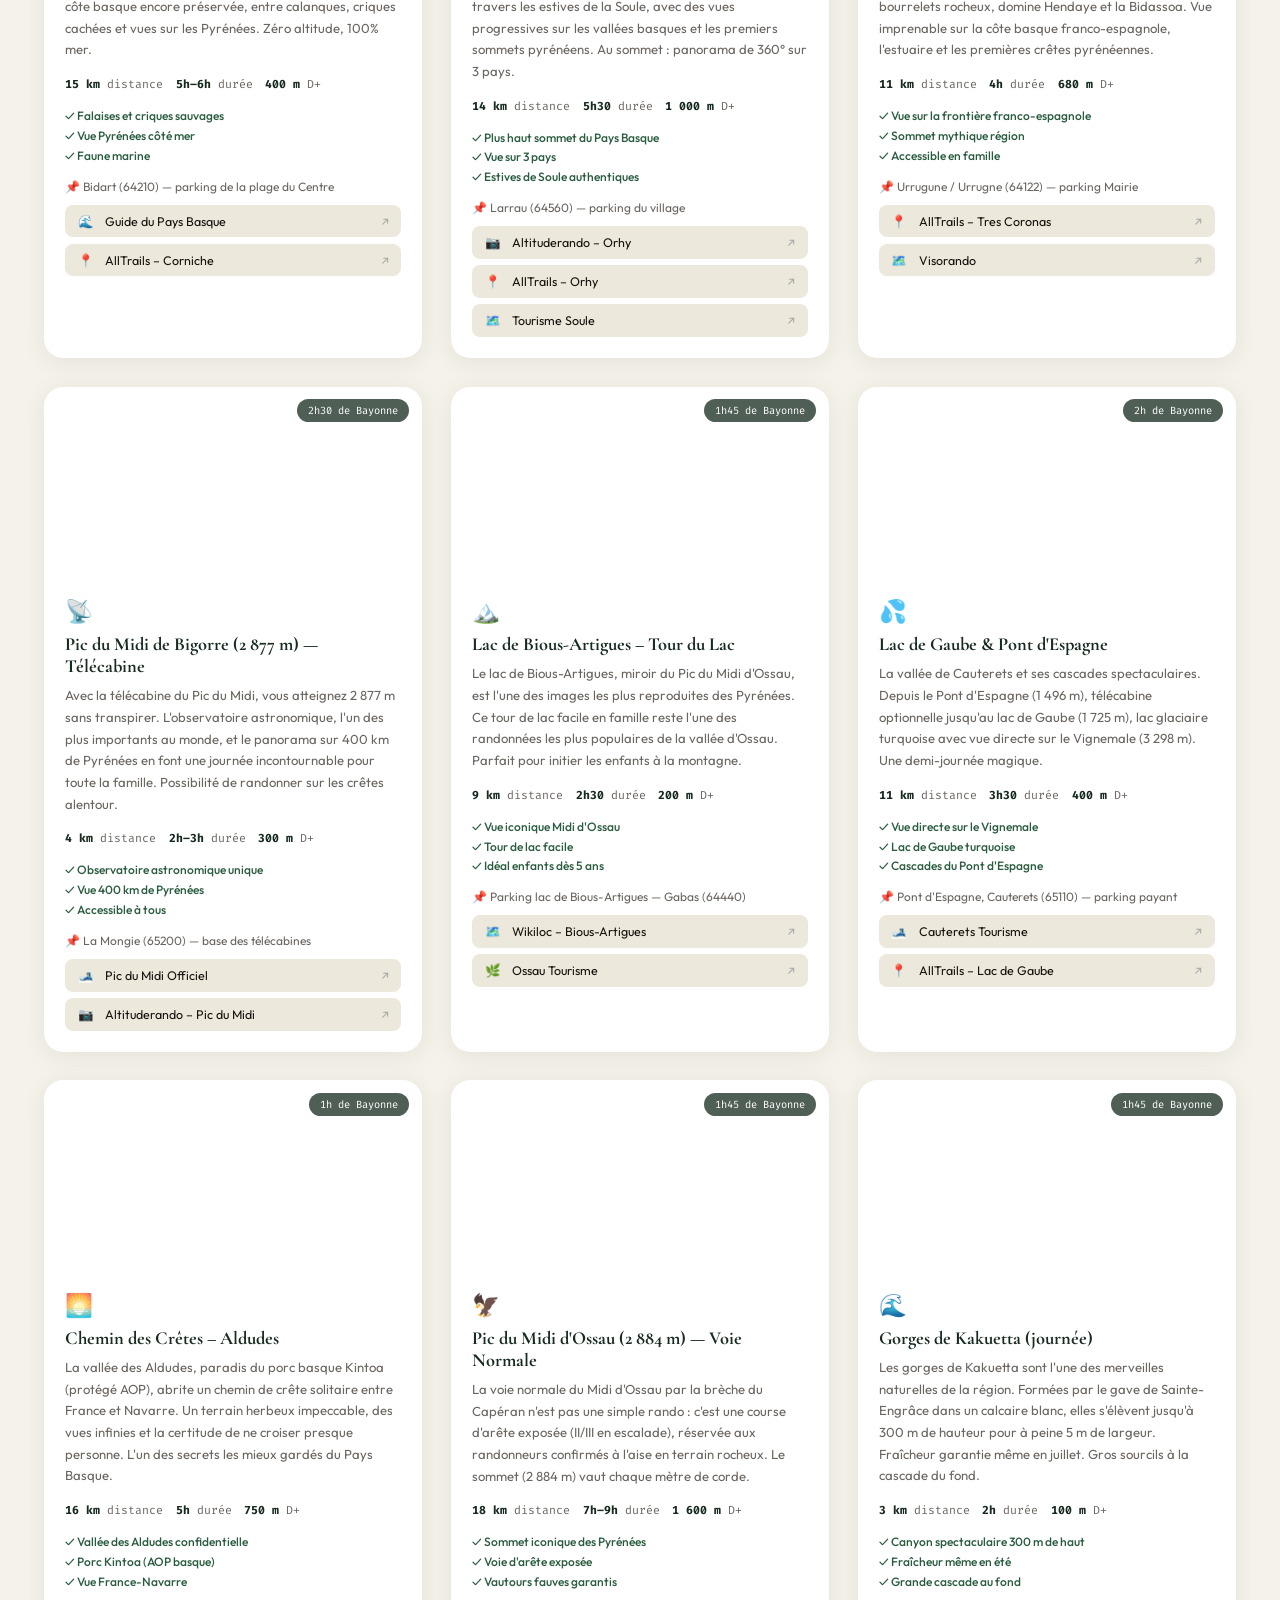
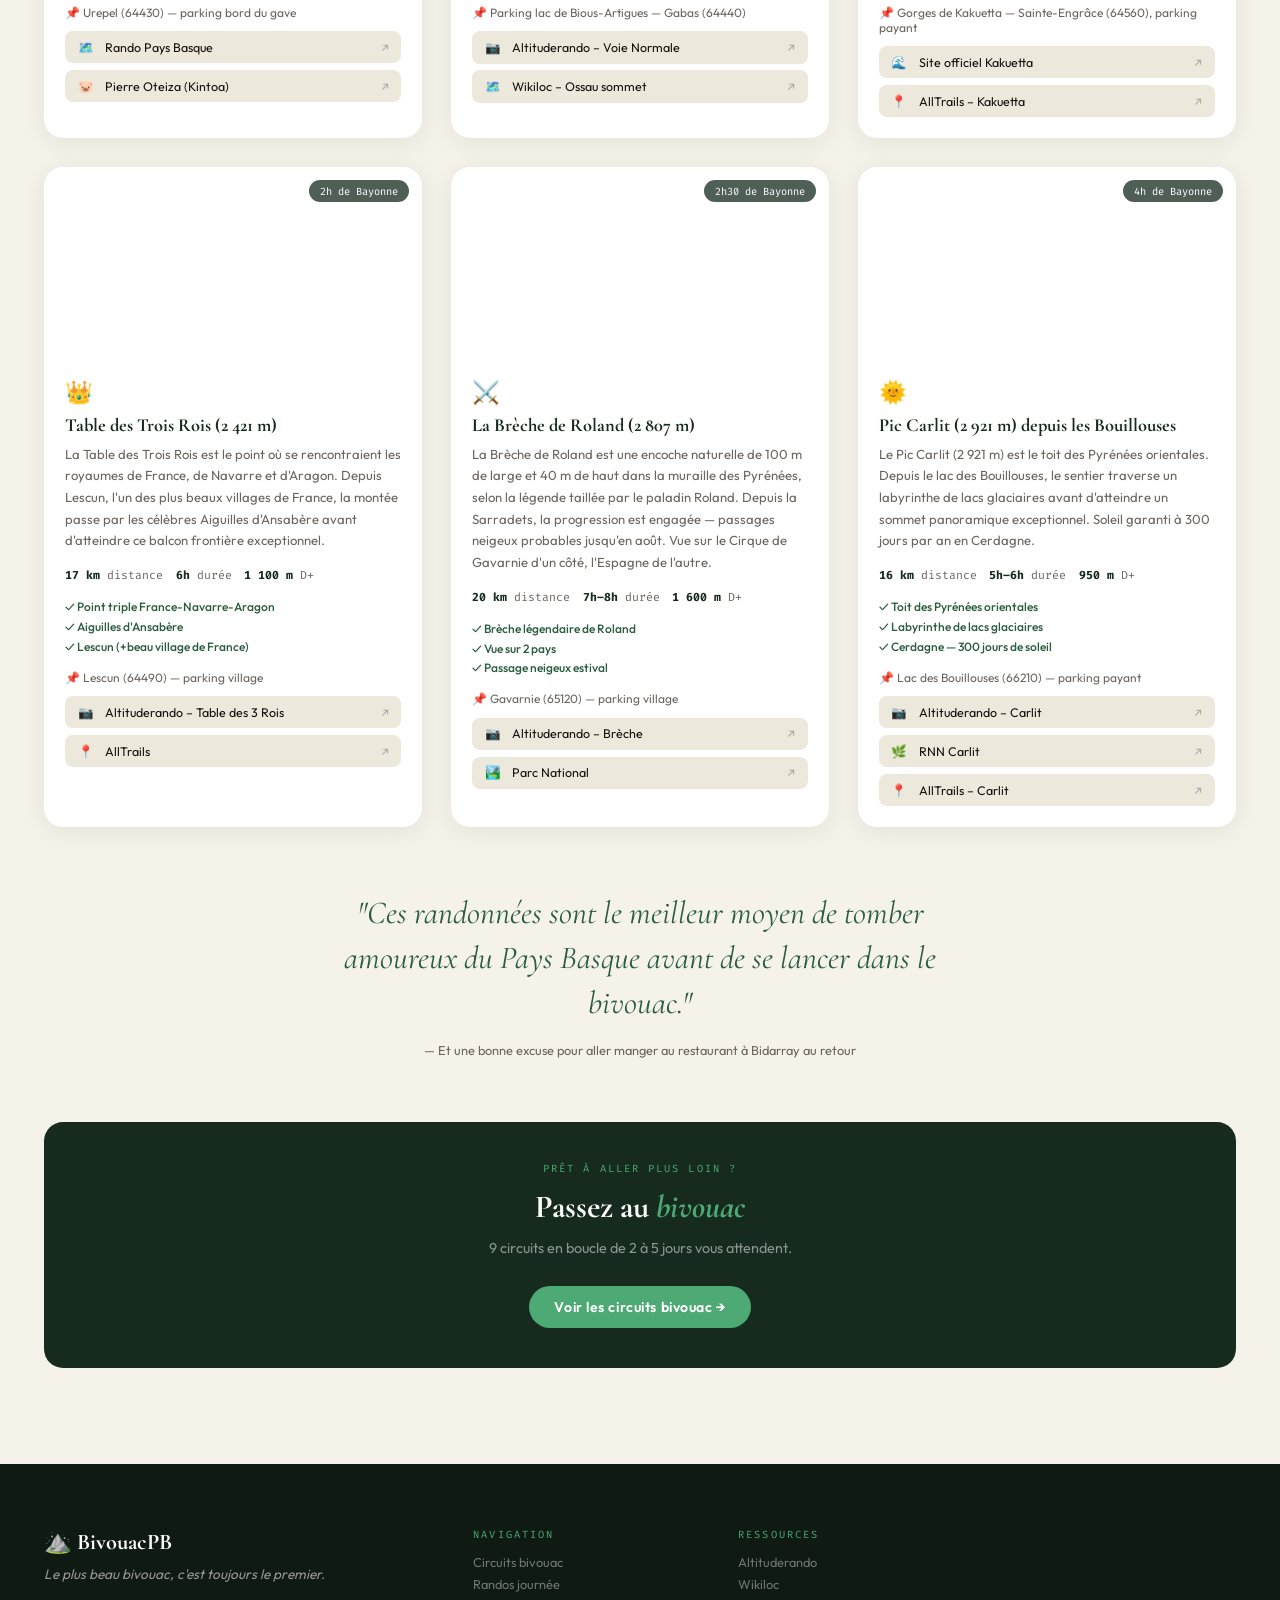
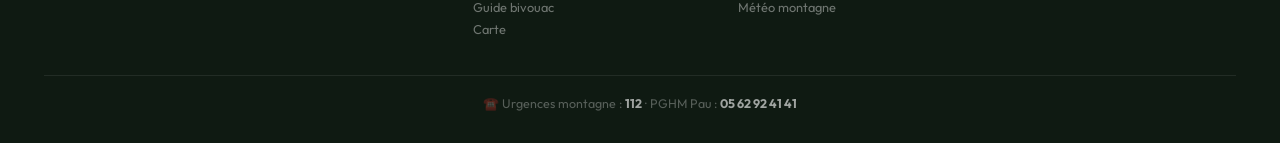
==== commit 2b7dd306: "maj" ====
--- a/journee.html
+++ b/journee.html
@@ -7,6 +7,12 @@
 <link rel="preconnect" href="https://fonts.googleapis.com">
 <link href="https://fonts.googleapis.com/css2?family=Cormorant+Garamond:ital,wght@0,400;0,600;0,700;1,400;1,700&family=Outfit:wght@300;400;500;600&family=Fira+Code:wght@400;500&display=swap" rel="stylesheet">
 <link rel="stylesheet" href="style.css">
+<link rel="icon" href="data:image/svg+xml,<svg xmlns='http://www.w3.org/2000/svg' viewBox='0 0 100 100'><text y='.9em' font-size='90'>⛰️</text></svg>">
+<meta property="og:type" content="website">
+<meta property="og:title" content="Randos à la journée – BivouacPB">
+<meta property="og:description" content="16 randos à la journée dans les Pyrénées et le Pays Basque. Départ de Bayonne, retour le soir — zéro bivouac, 100% plaisir.">
+<meta property="og:image" content="https://images.unsplash.com/photo-1500534314209-a25ddb2bd429?w=1200&q=80">
+<meta name="twitter:card" content="summary_large_image">
 </head>
 <body>
 
@@ -104,9 +110,7 @@
 <script src="data.js"></script>
 <script src="main.js"></script>
 <script>
-document.getElementById('navBurger').addEventListener('click',()=>{
-  document.getElementById('navMobile').classList.toggle('open');
-});
+initNav();
 
 document.getElementById('journeeGrid').innerHTML = RANDOS_JOURNEE.map(r=>`
   <div class="jcard animate-in">
--- a/style.css
+++ b/style.css
@@ -479,4 +479,70 @@
   .ir-label { color:var(--moss); margin-bottom:0; }
   .guide-grid { grid-template-columns:1fr; }
   .journee-grid { grid-template-columns:1fr; }
+}
+
+/* ── SEARCH ── */
+.search-row { margin-bottom:.8rem; }
+.search-input {
+  width:100%; max-width:420px;
+  padding:.6rem 1.2rem; border-radius:2rem;
+  border:1.5px solid #d0cbbf; font-family:var(--font-sans);
+  font-size:.85rem; background:white; color:var(--ink);
+  transition:all var(--transition);
+}
+.search-input::placeholder { color:var(--rock); opacity:.7; }
+.search-input:focus { outline:none; border-color:var(--sage); box-shadow:0 0 0 3px rgba(77,170,116,.12); }
+
+/* ── STICKY FILTERS WRAP ── */
+.filters-wrap {
+  position:sticky; top:52px; z-index:50;
+  background:var(--cream); padding:.8rem 0 0;
+  border-bottom:1px solid transparent;
+  transition:border-color .2s, box-shadow .2s;
+}
+.filters-wrap.stuck {
+  border-bottom-color:#e0dbd0;
+  box-shadow:0 4px 16px rgba(22,42,30,.06);
+}
+.filters-wrap .filters { margin-bottom:.5rem; }
+
+/* ── RESULTS COUNT ── */
+.results-count {
+  font-family:var(--font-mono); font-size:.7rem; letter-spacing:.08em;
+  color:var(--rock); padding-bottom:.7rem; min-height:1.4rem;
+}
+.results-count strong { color:var(--moss); }
+
+/* ── EMPTY STATE ── */
+.empty-state {
+  grid-column:1/-1; text-align:center; padding:4rem 2rem; color:var(--rock);
+}
+.empty-icon { font-size:3rem; margin-bottom:1rem; }
+.empty-title { font-family:var(--font-serif); font-size:1.5rem; color:var(--forest); margin-bottom:.5rem; }
+.empty-sub { font-size:.88rem; line-height:1.7; }
+.empty-reset {
+  display:inline-block; margin-top:1.2rem; padding:.55rem 1.3rem;
+  background:var(--forest); color:white; border-radius:2rem;
+  font-size:.82rem; font-weight:600; cursor:pointer; border:none;
+  font-family:var(--font-sans); transition:background var(--transition);
+}
+.empty-reset:hover { background:var(--moss); }
+
+/* ── SCROLL TO TOP ── */
+.scroll-top {
+  position:fixed; bottom:2rem; right:2rem; z-index:90;
+  width:2.8rem; height:2.8rem; border-radius:50%;
+  background:var(--forest); color:white; font-size:1rem;
+  box-shadow:0 4px 20px rgba(22,42,30,.3); cursor:pointer; border:none;
+  opacity:0; transform:translateY(16px) scale(.85);
+  transition:all .25s cubic-bezier(.4,0,.2,1); pointer-events:none;
+  display:flex; align-items:center; justify-content:center;
+  font-family:var(--font-sans);
+}
+.scroll-top.visible { opacity:1; transform:translateY(0) scale(1); pointer-events:all; }
+.scroll-top:hover { background:var(--moss); transform:translateY(-2px) scale(1); }
+
+@media (max-width:680px) {
+  .search-input { max-width:100%; }
+  .scroll-top { bottom:1.2rem; right:1.2rem; width:2.4rem; height:2.4rem; font-size:.9rem; }
 }
